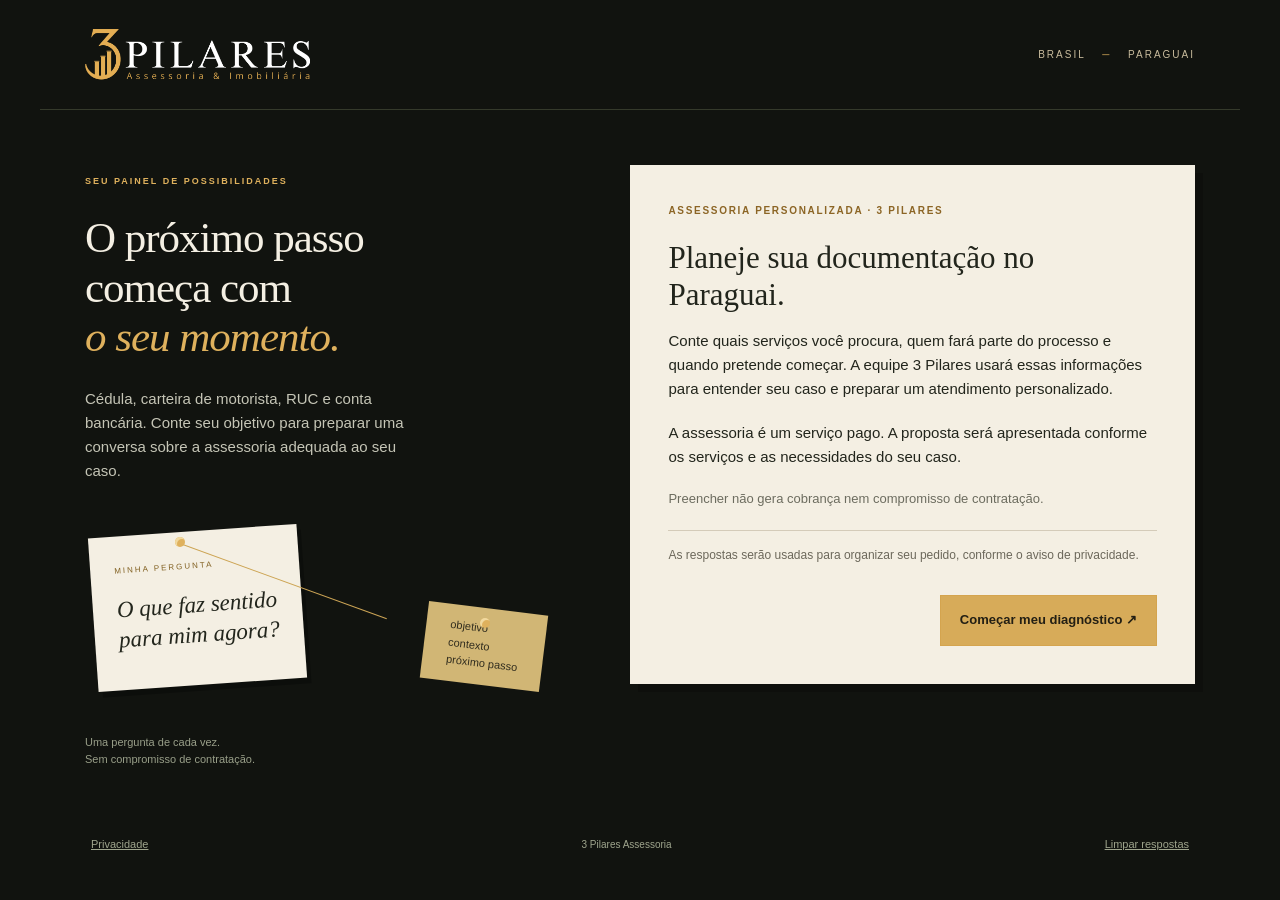
==== index.html @ 986d1ae6 "Publica interface 3 Pilares para GitHub Pages" ====
<!doctype html><html lang="pt-BR"><head><meta charset="utf-8"><meta name="viewport" content="width=device-width,initial-scale=1"><meta name="robots" content="noindex"><title>Seu próximo passo | 3 Pilares</title><link rel="stylesheet" href="style.css"></head><body><div class="demo" id="demo">AMBIENTE DE APRESENTAÇÃO · use dados fictícios · nada é enviado</div><header><a href="index.html" class="logo" aria-label="3 Pilares início"><img src="assets/logo.png" alt="3 Pilares Assessoria e Imobiliária"></a><span>BRASIL <i>─</i> PARAGUAI</span></header><main><aside><p class="eyebrow">SEU PAINEL DE POSSIBILIDADES</p><h1>O próximo passo <br>começa com <br><em>o seu momento.</em></h1><p class="intro">Cédula, carteira de motorista, RUC e conta bancária. Conte seu objetivo para preparar uma conversa sobre a assessoria adequada ao seu caso.</p><div class="research"><span class="pin one"></span><span class="thread"></span><span class="pin two"></span><div class="note"><small>MINHA PERGUNTA</small><p>O que faz sentido<br>para mim agora?</p></div><div class="slip">objetivo<br>contexto<br>próximo passo</div></div><p class="asidefoot">Uma pergunta de cada vez.<br>Sem compromisso de contratação.</p></aside><section class="panel" aria-label="Questionário"><div id="progress-wrap" hidden><div class="progresslabel"><span id="step-label"></span><span id="step-fraction"></span></div><progress id="progress" max="6" value="1"></progress></div><div id="content"></div><div id="error" role="alert"></div><div id="actions"></div></section></main><footer><button id="privacy" class="textbutton">Privacidade</button><span>3 Pilares Assessoria</span><button id="reset" class="textbutton">Limpar respostas</button></footer><dialog id="privacy-modal"><h2>Seus dados, com clareza</h2><p id="privacy-copy">Nesta apresentação, as respostas ficam apenas na memória desta página. Não enviamos dados nem usamos cookies de publicidade. Ao fechar ou recarregar, as respostas são descartadas.</p><p>O resumo organiza suas respostas e depende da revisão da equipe. Não representa aprovação de documentos, orçamento ou contratação.</p><p id="production-privacy">Antes da coleta real, é necessário configurar a identificação do controlador, o canal para exercer direitos, os fornecedores envolvidos, as finalidades e o prazo de retenção.</p><form method="dialog"><button class="primary">Entendi</button></form></dialog><script src="config.js"></script><script src="logic.js"></script><script src="backend.js"></script><script src="app.js"></script></body></html>
---- style.css ----
:root{--bg:#11130f;--paper:#f4efe3;--ink:#22251c;--gold:#dfb15d;--muted:#b7b5a7;--line:#d4cbb9}*{box-sizing:border-box}body{margin:0;background:var(--bg);color:var(--paper);font:15px/1.6 Arial,sans-serif}button,input,select,textarea{font:inherit}button{cursor:pointer}button:disabled{opacity:.55;cursor:wait}button:focus-visible,a:focus-visible,input:focus-visible,select:focus-visible,textarea:focus-visible{outline:3px solid #ac7b28;outline-offset:4px}header,main,footer{max-width:1200px;margin:auto}.demo{background:#27291e;color:#e6d6b3;text-align:center;font-size:10px;letter-spacing:1px;padding:8px 16px}header{display:flex;justify-content:space-between;align-items:center;padding:27px 45px;border-bottom:1px solid #353a2b}.logo{display:block;width:225px;height:55px;position:relative;overflow:hidden}.logo img{position:absolute;width:257px;height:257px;max-width:none;left:-14px;top:-100px}header>span{font-size:10px;letter-spacing:2px;color:#c9bc9d}header i{color:var(--gold);padding:0 12px}main{padding:55px 45px;display:grid;grid-template-columns:1fr 1.2fr;gap:75px;min-height:690px}.eyebrow{font-size:9px;font-weight:bold;letter-spacing:2px;color:var(--gold)}h1{font:normal 43px/1.15 Georgia,serif;letter-spacing:-1px;margin:25px 0}h1 em{font-weight:normal;color:var(--gold)}.intro{color:#c5c5b6;max-width:345px}.research{position:relative;height:210px;margin-top:30px}.note{background:var(--paper);color:var(--ink);padding:20px 24px;position:absolute;top:18px;left:8px;transform:rotate(-4deg);box-shadow:4px 6px #0004}.note small{font-size:8px;letter-spacing:2px;color:#816021}.note p{font:italic 23px/1.3 Georgia,serif;margin:15px 0}.slip{position:absolute;right:12px;top:95px;background:#d1b675;color:#302c1e;padding:12px 24px;transform:rotate(7deg);font-size:11px}.pin{position:absolute;width:10px;height:10px;background:var(--gold);box-shadow:inset 2px 2px #f1d99f;border-radius:50%;z-index:2}.one{top:24px;left:90px}.two{top:105px;right:65px}.thread{position:absolute;background:#cda555;height:1px;transform:rotate(20deg);transform-origin:left;left:95px;top:30px;width:220px;z-index:1}.asidefoot{font-size:11px;color:#999f89}.panel{background:var(--paper);color:var(--ink);padding:38px;align-self:start;min-height:470px;box-shadow:8px 8px #0003}.panel h2{font:normal 31px/1.2 Georgia,serif;margin:16px 0}.panel p{margin:0 0 20px}.sub{font-size:13px;color:#6c6c5f}.progresslabel{display:flex;justify-content:space-between;font-size:10px;letter-spacing:1px;color:#6d6656}progress{appearance:none;width:100%;height:3px;border:0;margin:10px 0 20px}progress::-webkit-progress-bar{background:#ddd4c3}progress::-webkit-progress-value{background:#9a722f}progress::-moz-progress-bar{background:#9a722f}.choices{display:grid;gap:10px;margin:25px 0}.choice{display:flex;align-items:center;gap:14px;cursor:pointer;border:1px solid #ccc3b0;background:#fbf8f0;padding:15px;line-height:1.3}.choice:hover{border-color:#956e28}.choice:has(input:checked){background:#e7dcc2;border-color:#8f6825}.choice input{accent-color:#806124;width:17px;height:17px;flex-shrink:0}.choice strong{font-size:14px;display:block}.choice small{display:block;color:#777264;font-size:11px;margin-top:5px}label.field{display:block;margin:17px 0;font-size:13px;font-weight:bold}input.text,select,textarea{display:block;width:100%;margin-top:7px;padding:12px;border:1px solid #a8a28f;color:var(--ink);background:#fffdf8;border-radius:0;font-weight:normal}textarea{min-height:75px;resize:vertical}.check{font-size:12px;display:flex;align-items:flex-start;gap:9px;margin:18px 0}.check input{margin-top:4px;accent-color:#816124;flex-shrink:0}.primary,.secondary{padding:14px 19px;font-size:13px;font-weight:bold;border:1px solid #d4a44e}.primary{background:#d7ab59;color:#231f14}.secondary{background:transparent;color:#4b493e;border-color:#a5a18e}#actions{display:flex;gap:12px;justify-content:space-between;margin-top:30px}#actions .primary{margin-left:auto}#error{font-size:12px;color:#a32921;min-height:0}.kicker{font-size:10px;letter-spacing:1.7px;color:#8c6525;font-weight:bold}.summary{font-size:13px;line-height:1.6}.summary dl{margin:15px 0}.summary dt{color:#7a7464;font-size:10px;text-transform:uppercase;letter-spacing:1px;margin-top:15px}.summary dd{margin:3px 0}.notice{border-top:1px solid var(--line);padding-top:15px;font-size:12px;color:#6c685b}.team{margin-top:25px;border-top:1px solid var(--line);padding-top:16px}.team summary{font-size:12px;font-weight:bold;cursor:pointer}.team pre{font:11px/1.6 monospace;white-space:pre-wrap;overflow-wrap:anywhere}.success-icon{font-size:32px;color:#99712d}.badge{display:inline-block;color:#805c21;font-size:10px;letter-spacing:1px;padding:5px 9px;border:1px solid #bca66e}footer{padding:0 45px 35px;display:flex;justify-content:space-between;align-items:center;color:#9fa58d;font-size:10px}.textbutton{background:none;color:inherit;border:0;text-decoration:underline;font-size:11px}dialog{border:0;background:var(--paper);color:var(--ink);max-width:550px;padding:35px;box-shadow:0 10px 40px #0008}dialog::backdrop{background:#000a}dialog h2{font:28px Georgia,serif}dialog p{font-size:13px}[hidden]{display:none!important}@media(max-width:800px){header{padding:20px 23px}.logo{width:225px;transform:scale(.75);transform-origin:left}header>span{font-size:8px;letter-spacing:1px}header i{padding:0 4px}main{padding:28px 20px;grid-template-columns:1fr;gap:20px}aside h1{font-size:32px;margin:13px 0}aside h1 br{display:none}aside .eyebrow{font-size:8px}.intro{max-width:none;font-size:13px}.research,.asidefoot{display:none}.panel{padding:25px;min-height:0}.panel h2{font-size:27px}footer{padding:0 20px 25px;gap:10px;flex-wrap:wrap}.choice{padding:14px}.note{max-width:90%}}@media(prefers-reduced-motion:reduce){*{scroll-behavior:auto!important}}

.investment{border-top:1px solid #b8a271;border-bottom:1px solid #b8a271;padding:18px 0;margin:24px 0}.investment small{display:block;font-size:9px;letter-spacing:1px;color:#806027}.investment strong{display:block;font:33px/1.3 Georgia,serif;margin:6px 0 12px}.investment p{font-size:12px;line-height:1.6;color:#625d4d;margin:0}.choices input[type=checkbox]{border-radius:0}
.trap{position:absolute;left:-10000px;width:1px;height:1px;overflow:hidden}
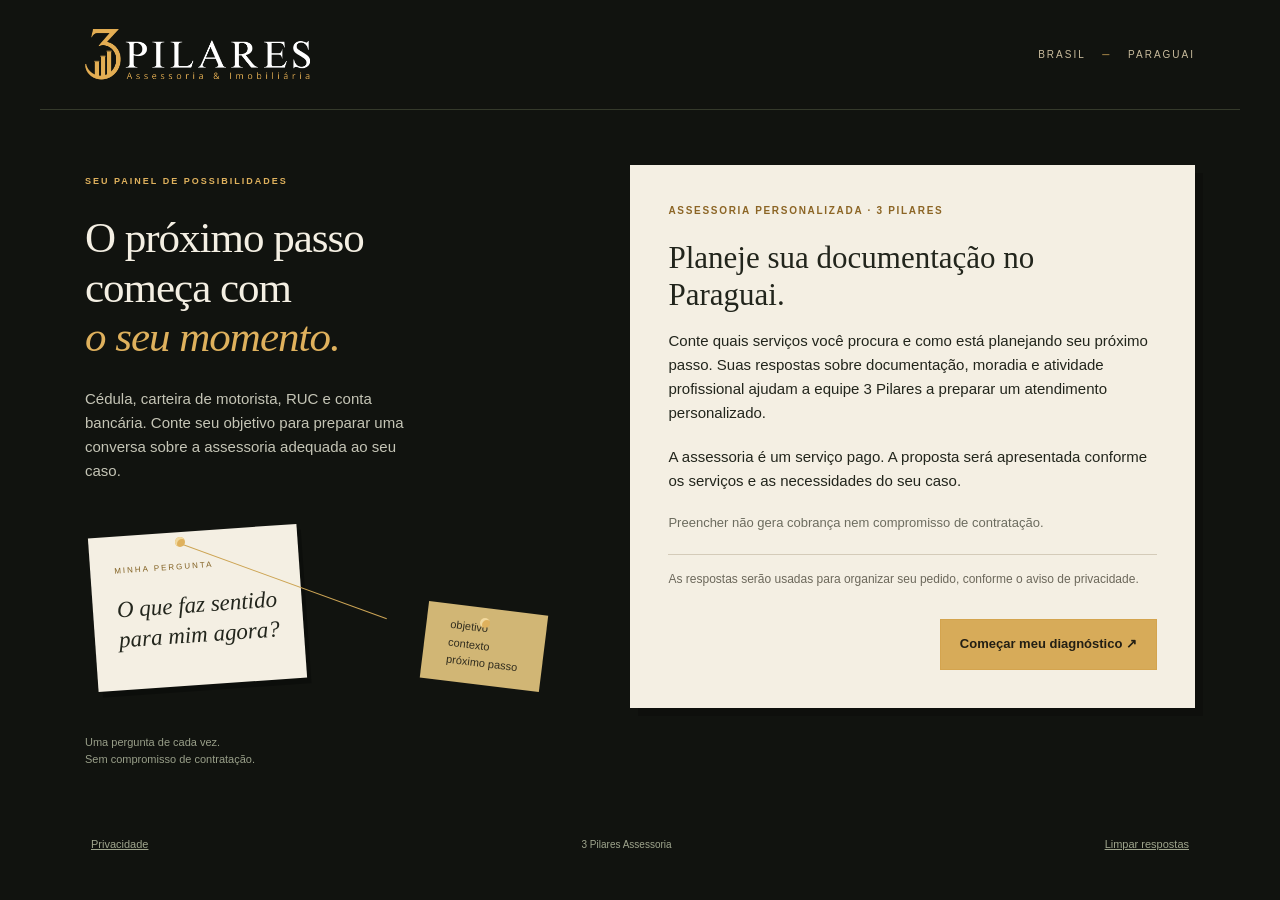
==== commit ebd4f71b: "Amplia diagnostico com moradia trabalho e preferencia de reuniao" ====
--- a/index.html
+++ b/index.html
@@ -1 +1 @@
-<!doctype html><html lang="pt-BR"><head><meta charset="utf-8"><meta name="viewport" content="width=device-width,initial-scale=1"><meta name="robots" content="noindex"><title>Seu próximo passo | 3 Pilares</title><link rel="stylesheet" href="style.css"></head><body><div class="demo" id="demo">AMBIENTE DE APRESENTAÇÃO · use dados fictícios · nada é enviado</div><header><a href="index.html" class="logo" aria-label="3 Pilares início"><img src="assets/logo.png" alt="3 Pilares Assessoria e Imobiliária"></a><span>BRASIL <i>─</i> PARAGUAI</span></header><main><aside><p class="eyebrow">SEU PAINEL DE POSSIBILIDADES</p><h1>O próximo passo <br>começa com <br><em>o seu momento.</em></h1><p class="intro">Cédula, carteira de motorista, RUC e conta bancária. Conte seu objetivo para preparar uma conversa sobre a assessoria adequada ao seu caso.</p><div class="research"><span class="pin one"></span><span class="thread"></span><span class="pin two"></span><div class="note"><small>MINHA PERGUNTA</small><p>O que faz sentido<br>para mim agora?</p></div><div class="slip">objetivo<br>contexto<br>próximo passo</div></div><p class="asidefoot">Uma pergunta de cada vez.<br>Sem compromisso de contratação.</p></aside><section class="panel" aria-label="Questionário"><div id="progress-wrap" hidden><div class="progresslabel"><span id="step-label"></span><span id="step-fraction"></span></div><progress id="progress" max="6" value="1"></progress></div><div id="content"></div><div id="error" role="alert"></div><div id="actions"></div></section></main><footer><button id="privacy" class="textbutton">Privacidade</button><span>3 Pilares Assessoria</span><button id="reset" class="textbutton">Limpar respostas</button></footer><dialog id="privacy-modal"><h2>Seus dados, com clareza</h2><p id="privacy-copy">Nesta apresentação, as respostas ficam apenas na memória desta página. Não enviamos dados nem usamos cookies de publicidade. Ao fechar ou recarregar, as respostas são descartadas.</p><p>O resumo organiza suas respostas e depende da revisão da equipe. Não representa aprovação de documentos, orçamento ou contratação.</p><p id="production-privacy">Antes da coleta real, é necessário configurar a identificação do controlador, o canal para exercer direitos, os fornecedores envolvidos, as finalidades e o prazo de retenção.</p><form method="dialog"><button class="primary">Entendi</button></form></dialog><script src="config.js"></script><script src="logic.js"></script><script src="backend.js"></script><script src="app.js"></script></body></html>
+<!doctype html><html lang="pt-BR"><head><meta charset="utf-8"><meta name="viewport" content="width=device-width,initial-scale=1"><meta name="robots" content="noindex"><title>Seu próximo passo | 3 Pilares</title><link rel="stylesheet" href="style.css?v=6"></head><body><div class="demo" id="demo">AMBIENTE DE APRESENTAÇÃO · use dados fictícios · nada é enviado</div><header><a href="index.html" class="logo" aria-label="3 Pilares início"><img src="assets/logo.png" alt="3 Pilares Assessoria e Imobiliária"></a><span>BRASIL <i>─</i> PARAGUAI</span></header><main><aside><p class="eyebrow">SEU PAINEL DE POSSIBILIDADES</p><h1>O próximo passo <br>começa com <br><em>o seu momento.</em></h1><p class="intro">Cédula, carteira de motorista, RUC e conta bancária. Conte seu objetivo para preparar uma conversa sobre a assessoria adequada ao seu caso.</p><div class="research"><span class="pin one"></span><span class="thread"></span><span class="pin two"></span><div class="note"><small>MINHA PERGUNTA</small><p>O que faz sentido<br>para mim agora?</p></div><div class="slip">objetivo<br>contexto<br>próximo passo</div></div><p class="asidefoot">Uma pergunta de cada vez.<br>Sem compromisso de contratação.</p></aside><section class="panel" aria-label="Questionário"><div id="progress-wrap" hidden><div class="progresslabel"><span id="step-label"></span><span id="step-fraction"></span></div><progress id="progress" max="9" value="1"></progress></div><div id="content"></div><div id="error" role="alert"></div><div id="actions"></div></section></main><footer><button id="privacy" class="textbutton">Privacidade</button><span>3 Pilares Assessoria</span><button id="reset" class="textbutton">Limpar respostas</button></footer><dialog id="privacy-modal"><h2>Seus dados, com clareza</h2><p id="privacy-copy">Nesta apresentação, as respostas ficam apenas na memória desta página. Não enviamos dados nem usamos cookies de publicidade. Ao fechar ou recarregar, as respostas são descartadas.</p><p>O resumo organiza suas respostas e depende da revisão da equipe. Não representa aprovação de documentos, orçamento ou contratação.</p><p id="production-privacy">Antes da coleta real, é necessário configurar a identificação do controlador, o canal para exercer direitos, os fornecedores envolvidos, as finalidades e o prazo de retenção.</p><form method="dialog"><button class="primary">Entendi</button></form></dialog><script src="config.js?v=6"></script><script src="logic.js?v=6"></script><script src="backend.js?v=6"></script><script src="app.js?v=6"></script></body></html>
--- a/style.css
+++ b/style.css
@@ -2,3 +2,5 @@
 
 .investment{border-top:1px solid #b8a271;border-bottom:1px solid #b8a271;padding:18px 0;margin:24px 0}.investment small{display:block;font-size:9px;letter-spacing:1px;color:#806027}.investment strong{display:block;font:33px/1.3 Georgia,serif;margin:6px 0 12px}.investment p{font-size:12px;line-height:1.6;color:#625d4d;margin:0}.choices input[type=checkbox]{border-radius:0}
 .trap{position:absolute;left:-10000px;width:1px;height:1px;overflow:hidden}
+
+.summary dd{white-space:pre-wrap;overflow-wrap:anywhere}.field input[type="date"]{min-height:48px}#meeting-fields h3{font:normal 24px/1.3 Georgia,serif;margin:28px 0 15px}
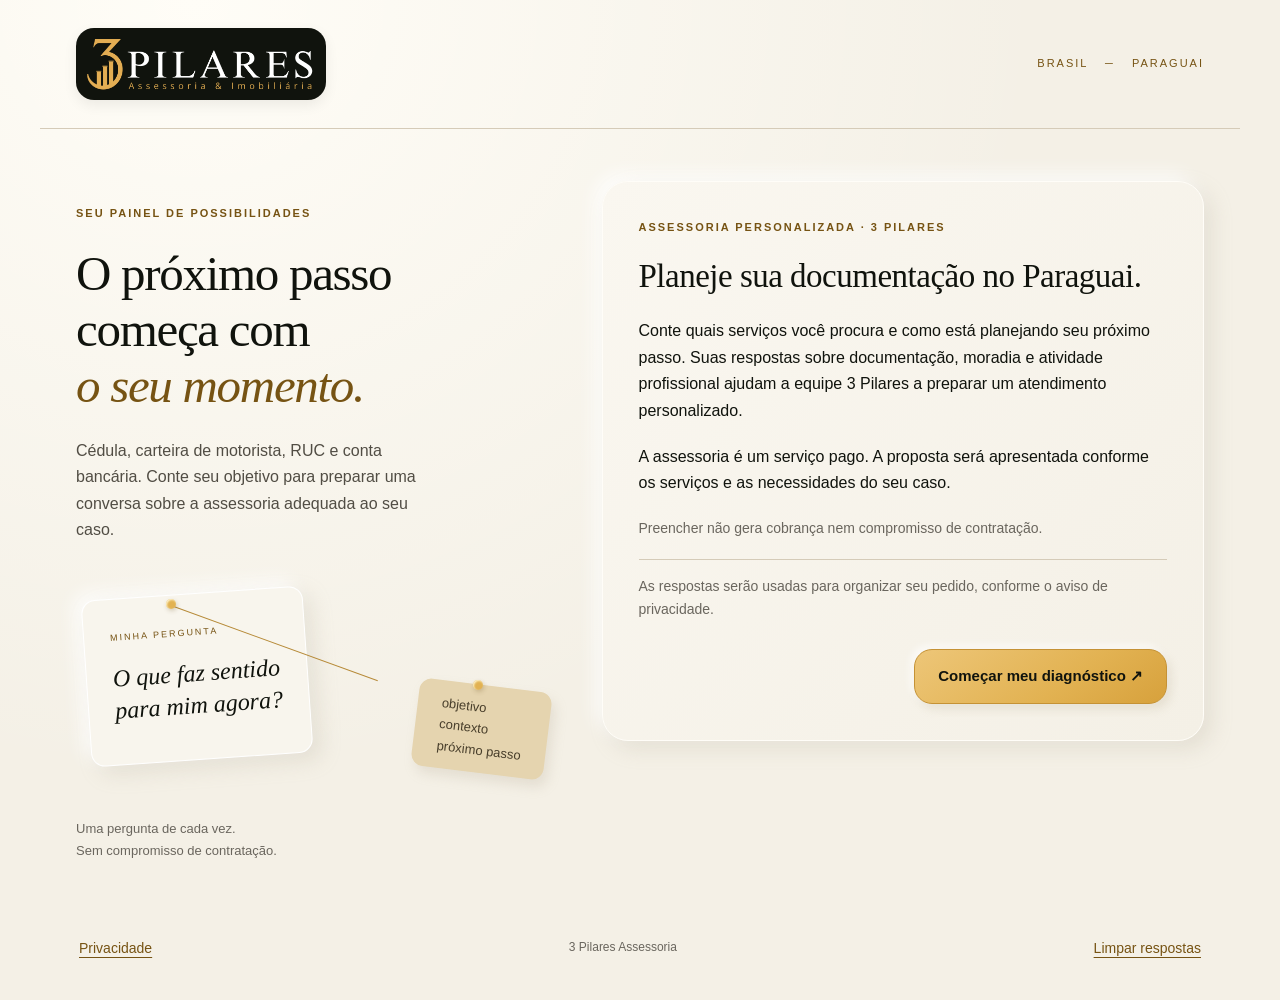
==== commit 4849a5f8: "Aplica sistema visual suave preto dourado e papel" ====
--- a/index.html
+++ b/index.html
@@ -1 +1 @@
-<!doctype html><html lang="pt-BR"><head><meta charset="utf-8"><meta name="viewport" content="width=device-width,initial-scale=1"><meta name="robots" content="noindex"><title>Seu próximo passo | 3 Pilares</title><link rel="stylesheet" href="style.css?v=6"></head><body><div class="demo" id="demo">AMBIENTE DE APRESENTAÇÃO · use dados fictícios · nada é enviado</div><header><a href="index.html" class="logo" aria-label="3 Pilares início"><img src="assets/logo.png" alt="3 Pilares Assessoria e Imobiliária"></a><span>BRASIL <i>─</i> PARAGUAI</span></header><main><aside><p class="eyebrow">SEU PAINEL DE POSSIBILIDADES</p><h1>O próximo passo <br>começa com <br><em>o seu momento.</em></h1><p class="intro">Cédula, carteira de motorista, RUC e conta bancária. Conte seu objetivo para preparar uma conversa sobre a assessoria adequada ao seu caso.</p><div class="research"><span class="pin one"></span><span class="thread"></span><span class="pin two"></span><div class="note"><small>MINHA PERGUNTA</small><p>O que faz sentido<br>para mim agora?</p></div><div class="slip">objetivo<br>contexto<br>próximo passo</div></div><p class="asidefoot">Uma pergunta de cada vez.<br>Sem compromisso de contratação.</p></aside><section class="panel" aria-label="Questionário"><div id="progress-wrap" hidden><div class="progresslabel"><span id="step-label"></span><span id="step-fraction"></span></div><progress id="progress" max="9" value="1"></progress></div><div id="content"></div><div id="error" role="alert"></div><div id="actions"></div></section></main><footer><button id="privacy" class="textbutton">Privacidade</button><span>3 Pilares Assessoria</span><button id="reset" class="textbutton">Limpar respostas</button></footer><dialog id="privacy-modal"><h2>Seus dados, com clareza</h2><p id="privacy-copy">Nesta apresentação, as respostas ficam apenas na memória desta página. Não enviamos dados nem usamos cookies de publicidade. Ao fechar ou recarregar, as respostas são descartadas.</p><p>O resumo organiza suas respostas e depende da revisão da equipe. Não representa aprovação de documentos, orçamento ou contratação.</p><p id="production-privacy">Antes da coleta real, é necessário configurar a identificação do controlador, o canal para exercer direitos, os fornecedores envolvidos, as finalidades e o prazo de retenção.</p><form method="dialog"><button class="primary">Entendi</button></form></dialog><script src="config.js?v=6"></script><script src="logic.js?v=6"></script><script src="backend.js?v=6"></script><script src="app.js?v=6"></script></body></html>
+<!doctype html><html lang="pt-BR"><head><meta charset="utf-8"><meta name="viewport" content="width=device-width,initial-scale=1"><meta name="robots" content="noindex"><title>Assessoria personalizada no Paraguai | 3 Pilares</title><link rel="stylesheet" href="style.css?v=6"><link rel="icon" href="favicon.ico?v=1" sizes="any"><link rel="icon" type="image/svg+xml" href="assets/favicon.svg?v=1"><link rel="icon" type="image/png" sizes="32x32" href="assets/favicon-32.png?v=1"><link rel="apple-touch-icon" sizes="180x180" href="assets/apple-touch-icon.png?v=1"><meta name="theme-color" content="#10130d"><meta name="description" content="Conte seu momento e suas necessidades. A equipe 3 Pilares analisará seu caso para preparar um atendimento personalizado."><link rel="canonical" href="https://3pilares-py.github.io/3pilares/"><meta property="og:type" content="website"><meta property="og:locale" content="pt_BR"><meta property="og:site_name" content="3 Pilares"><meta property="og:title" content="Assessoria personalizada no Paraguai | 3 Pilares"><meta property="og:description" content="Conte seu momento e suas necessidades. A equipe 3 Pilares analisará seu caso para preparar um atendimento personalizado."><meta property="og:url" content="https://3pilares-py.github.io/3pilares/"><meta property="og:image" content="https://3pilares-py.github.io/3pilares/assets/compartilhamento-3pilares-v1.png"><meta property="og:image:secure_url" content="https://3pilares-py.github.io/3pilares/assets/compartilhamento-3pilares-v1.png"><meta property="og:image:type" content="image/png"><meta property="og:image:width" content="1200"><meta property="og:image:height" content="630"><meta property="og:image:alt" content="3 Pilares — Seu próximo passo no Paraguai. Assessoria personalizada."><meta name="twitter:card" content="summary_large_image"><meta name="twitter:title" content="Assessoria personalizada no Paraguai | 3 Pilares"><meta name="twitter:description" content="Conte seu momento e suas necessidades. A equipe 3 Pilares analisará seu caso para preparar um atendimento personalizado."><meta name="twitter:image" content="https://3pilares-py.github.io/3pilares/assets/compartilhamento-3pilares-v1.png"><link rel="stylesheet" href="design-system.css?v=8"></head><body><div class="demo" id="demo">AMBIENTE DE APRESENTAÇÃO · use dados fictícios · nada é enviado</div><header><a href="index.html" class="logo" aria-label="3 Pilares início"><img src="assets/logo.png" alt="3 Pilares Assessoria e Imobiliária"></a><span>BRASIL <i>─</i> PARAGUAI</span></header><main><aside><p class="eyebrow">SEU PAINEL DE POSSIBILIDADES</p><h1>O próximo passo <br>começa com <br><em>o seu momento.</em></h1><p class="intro">Cédula, carteira de motorista, RUC e conta bancária. Conte seu objetivo para preparar uma conversa sobre a assessoria adequada ao seu caso.</p><div class="research"><span class="pin one"></span><span class="thread"></span><span class="pin two"></span><div class="note"><small>MINHA PERGUNTA</small><p>O que faz sentido<br>para mim agora?</p></div><div class="slip">objetivo<br>contexto<br>próximo passo</div></div><p class="asidefoot">Uma pergunta de cada vez.<br>Sem compromisso de contratação.</p></aside><section class="panel" aria-label="Questionário"><div id="progress-wrap" hidden><div class="progresslabel"><span id="step-label"></span><span id="step-fraction"></span></div><progress id="progress" max="9" value="1"></progress></div><div id="content"></div><div id="error" role="alert"></div><div id="actions"></div></section></main><footer><button id="privacy" class="textbutton">Privacidade</button><span>3 Pilares Assessoria</span><button id="reset" class="textbutton">Limpar respostas</button></footer><dialog id="privacy-modal"><h2>Seus dados, com clareza</h2><p id="privacy-copy">Nesta apresentação, as respostas ficam apenas na memória desta página. Não enviamos dados nem usamos cookies de publicidade. Ao fechar ou recarregar, as respostas são descartadas.</p><p>O resumo organiza suas respostas e depende da revisão da equipe. Não representa aprovação de documentos, orçamento ou contratação.</p><p id="production-privacy">Antes da coleta real, é necessário configurar a identificação do controlador, o canal para exercer direitos, os fornecedores envolvidos, as finalidades e o prazo de retenção.</p><form method="dialog"><button class="primary">Entendi</button></form></dialog><script src="config.js?v=6"></script><script src="logic.js?v=6"></script><script src="backend.js?v=6"></script><script src="app.js?v=6"></script></body></html>
--- a/design-system.css
+++ b/design-system.css
@@ -0,0 +1,100 @@
+/* 3 Pilares — sistema visual aprovado. Compartilhado pelo diagnóstico e pela equipe. */
+:root{
+ --bg:#f4f0e6;--paper:#f4f0e6;--ink:#10130d;--gold:#e2b252;
+ --champagne:#e5d4af;--muted:#6a665e;--line:#d5cbb8;
+ --gold-ink:#765313;--surface:#f8f5ed;--input:#f0ede6;
+ --soft-shadow:8px 8px 20px #b9af9b40,-7px -7px 18px #ffffffd9;
+ --inset-shadow:inset 3px 3px 8px #b9af9b35,inset -3px -3px 8px #ffffffc9;
+ --radius-card:26px;--radius-control:16px;
+}
+body{background:radial-gradient(ellipse at 15% 0%,#fffdf7 0%,transparent 55%),var(--bg);color:var(--ink);font:16px/1.65 Arial,Helvetica,sans-serif;-webkit-font-smoothing:antialiased}
+header{padding:28px 36px;border-bottom:1px solid var(--line);gap:24px}
+.logo{width:250px;height:72px;flex-shrink:0;background:var(--ink);border-radius:18px;box-shadow:0 5px 14px #10130d12}
+.logo img{width:257px;height:257px;left:-3px;top:-91px}
+header>span{color:var(--gold-ink);font-size:11px;line-height:1.6;letter-spacing:2px}
+header i{color:var(--gold-ink)}
+main{padding:52px 36px;gap:54px;grid-template-columns:minmax(0,.9fr) minmax(0,1.15fr)}
+aside{min-width:0;padding-top:12px}
+h1{font:normal clamp(36px,4vw,49px)/1.14 Georgia,'Times New Roman',serif;letter-spacing:-1.3px;margin:24px 0}
+h1 em{color:var(--gold-ink)}
+.eyebrow,.kicker{font-size:11px;letter-spacing:2px;color:var(--gold-ink);font-weight:700}
+.intro{color:#514d44;font-size:16px;max-width:370px}
+.research{height:230px;margin-top:32px}
+.note{background:var(--surface);border:1px solid #ffffff;border-radius:14px;box-shadow:var(--soft-shadow);padding:23px 26px;left:10px}
+.note p{font-size:24px}.note small{color:var(--gold-ink);font-size:9px}
+.slip{border-radius:12px;background:var(--champagne);color:#473d2a;box-shadow:5px 7px 12px #b8ac9640;font-size:13px;right:0;top:110px}
+.thread{background:#b78b39}.pin{background:var(--gold);box-shadow:inset 1px 1px 2px #fff6d0,1px 2px 4px #70521e40}
+.asidefoot{color:var(--muted);font-size:13px}
+.panel,.auth-card,.detail{border:1px solid #fffdf8;border-radius:var(--radius-card);background:linear-gradient(135deg,#faf7f0,var(--paper));box-shadow:var(--soft-shadow);min-width:0}
+.panel{padding:36px;min-height:440px}
+.panel h2{font:normal 33px/1.22 Georgia,'Times New Roman',serif;letter-spacing:-.5px;margin:14px 0 22px}
+.panel p{margin-bottom:20px}
+.sub,.notice,.help,.muted{color:var(--muted)}
+.sub{font-size:14px;line-height:1.6}
+.notice{font-size:14px;line-height:1.65;border-color:var(--line)}
+.progresslabel{font-size:12px;color:#625a4a;letter-spacing:.4px;gap:12px}
+progress{height:12px;border-radius:20px;overflow:hidden;background:var(--input);box-shadow:var(--inset-shadow);margin:12px 0 26px}
+progress::-webkit-progress-bar{background:var(--input);border-radius:20px;box-shadow:var(--inset-shadow)}
+progress::-webkit-progress-value{background:linear-gradient(100deg,#d4a13f,var(--gold));border-radius:20px}
+progress::-moz-progress-bar{background:var(--gold);border-radius:20px}
+.choices{gap:13px;margin:22px 0}
+.choice{border:1px solid #d8d0c1;border-radius:var(--radius-control);background:var(--surface);box-shadow:3px 3px 8px #b8ad9826,-3px -3px 8px #ffffffb3;min-height:58px;padding:16px;gap:13px;transition:border-color .15s,background .15s}
+.choice:hover{border-color:#9e7a36;background:#fffaf0}
+.choice:has(input:checked){background:#eee0c1;border-color:#927030;box-shadow:inset 2px 2px 6px #b29c7330,inset -2px -2px 6px #fff8e9}
+.choice strong{font-size:15px;font-weight:600;line-height:1.5}
+.choice input,.check input{appearance:none;-webkit-appearance:none;width:22px;height:22px;flex:0 0 22px;border:1.5px solid #82796a;background:#fdfbf5;margin:0;position:relative;box-shadow:inset 1px 1px 3px #b9af9b30}
+.choice input[type=radio]{border-radius:50%}
+.choice input[type=checkbox],.check input{border-radius:6px}
+.choice input:checked,.check input:checked{background:var(--gold);border-color:#8c6722;box-shadow:none}
+.choice input[type=radio]:checked::after{content:'';position:absolute;inset:5px;border-radius:50%;background:var(--ink)}
+.choice input[type=checkbox]:checked::after,.check input:checked::after{content:'';position:absolute;width:6px;height:11px;border:solid var(--ink);border-width:0 2px 2px 0;left:6px;top:2px;transform:rotate(45deg)}
+label.field,#admin label.field{font-size:15px;line-height:1.55;font-weight:600;margin:20px 0}
+input.text,select,textarea,.auth-card input,.filters select{background:var(--input);color:var(--ink);border:1px solid #c8bfaf;border-radius:var(--radius-control);box-shadow:var(--inset-shadow);padding:14px 15px;font-size:16px;line-height:1.5;min-height:52px;font-weight:400;max-width:100%}
+textarea{min-height:118px}
+input::placeholder,textarea::placeholder{color:#726c61;opacity:1}
+select{padding-right:30px}
+.check{font-size:14px;line-height:1.65;gap:12px}.check input{margin-top:2px}
+.primary,.secondary{border-radius:18px;padding:15px 23px;font-size:15px;line-height:1.5;min-height:52px;box-shadow:4px 5px 10px #b9ab903d,-3px -3px 8px #ffffffc4}
+.primary{color:var(--ink);background:linear-gradient(145deg,#edc678,var(--gold) 60%,#d7a13c);border:1px solid #c59235}
+.primary:hover{background:#edc46f;border-color:#946b22}
+.secondary{background:var(--surface);color:var(--ink);border:1px solid #cbc1af}
+.secondary:hover{background:#ebe3d3;border-color:#9a865e}
+.primary:active,.secondary:active{box-shadow:var(--inset-shadow)}
+button:disabled{opacity:.6;box-shadow:none}
+button:focus-visible,a:focus-visible,input:focus-visible,select:focus-visible,textarea:focus-visible{outline:3px solid #765313;outline-offset:4px}
+.textbutton{font-size:14px;line-height:1.5;min-height:44px;padding:9px 3px;color:var(--gold-ink);text-underline-offset:4px}
+a{color:var(--gold-ink);text-underline-offset:4px}
+#actions{gap:14px;margin-top:28px;flex-wrap:wrap}
+#error{font-size:14px;color:#942d24}
+.summary{font-size:15px}.summary dt{font-size:12px;color:#625a49;letter-spacing:.7px;margin-top:19px}.summary dd{margin-top:5px}
+.success-icon{display:inline-grid;place-items:center;background:var(--champagne);border-radius:50%;width:58px;height:58px;color:#62460f;box-shadow:var(--soft-shadow);margin-bottom:12px}
+footer{font-size:12px;color:var(--muted);padding:0 36px 30px;gap:16px}
+dialog{border-radius:24px;border:1px solid #fff;box-shadow:0 20px 80px #10130d4d;padding:32px;max-width:min(550px,calc(100vw - 32px))}dialog p{font-size:15px}dialog::backdrop{background:#10130d70}
+/* Painel, login e recuperação compartilham os mesmos componentes. */
+#admin{padding:40px 36px 56px;min-height:70vh}
+.auth-card{max-width:500px;padding:36px;margin:20px auto}
+.auth-card h1{font-size:36px;line-height:1.2;letter-spacing:-.7px}
+.auth-card .primary{width:100%}.auth-card .help{font-size:14px}
+.auth-card input{width:100%}
+.auth-card #login-error,.auth-card #recovery-status{font-size:14px;overflow-wrap:anywhere}
+.toolbar{padding:12px 0;gap:20px}.toolbar h1{font-size:38px;color:var(--ink)}.toolbar p{color:var(--muted)}
+#admin .toolbar .secondary,#admin .pagination .secondary{color:var(--ink);border-color:#cbc1af}
+.filters{padding:22px;background:var(--surface);border:1px solid #fff;border-radius:22px;box-shadow:var(--soft-shadow);gap:20px;margin:24px 0 30px}
+.filters label{color:var(--muted);font-size:14px;min-width:0}.filters select{margin-top:0}
+.lead-list{gap:15px}
+.lead-card{background:var(--surface);color:var(--ink);border:1px solid #d0c6b3;border-radius:18px;box-shadow:4px 4px 10px #b9af9b30,-4px -4px 10px #ffffffb3;padding:18px}
+.lead-card:hover{border-color:#a27a32}
+.lead-card[aria-pressed=true]{background:#eee0c1;border-color:#927030;box-shadow:var(--inset-shadow)}
+.lead-card small{color:#625a4b;font-size:13px}
+.detail{padding:30px;color:var(--ink)}.detail h2{font:normal 32px/1.2 Georgia,serif}
+.detail h3{font-size:18px}.detail dl{font-size:15px;gap:13px}.detail dt{color:#625a4b}.detail a{color:var(--gold-ink)}
+.feedback,.detail .feedback{color:var(--gold-ink);font-size:15px}
+.audit-note{background:#eee4cf;color:#514631;border:1px solid #dfcfac;border-radius:16px;padding:17px}
+.event{font-size:15px}.event small{color:var(--muted)}
+@media(max-width:800px){
+ header{padding:20px;gap:16px}.logo{width:210px;height:62px;transform:none;border-radius:15px}.logo img{width:220px;height:220px;left:-4px;top:-78px}header>span{font-size:10px;letter-spacing:1px}header i{padding:0 3px}
+ main{grid-template-columns:1fr;padding:26px 20px 34px;gap:24px;min-height:0}aside{padding-top:0}aside h1{font-size:36px;margin:14px 0}aside .eyebrow{font-size:10px}.intro{font-size:15px;max-width:none}.panel{padding:26px;min-height:0;border-radius:24px}.panel h2{font-size:29px}
+ #admin{padding:26px 20px 40px}.auth-card{padding:28px;margin:12px auto}.auth-card h1{font-size:32px}.toolbar h1{font-size:32px}.toolbar>div:last-child{display:flex;gap:12px;flex-wrap:wrap}.filters{padding:18px}.filters label{flex:1 1 220px}.filters select{width:100%;min-width:0}.detail{padding:24px}.detail dl{grid-template-columns:1fr;gap:6px}.detail dd{margin-bottom:12px}footer{padding:0 20px 24px}
+}
+@media(max-width:420px){header{gap:10px}.logo{width:185px;height:56px}.logo img{width:200px;height:200px;left:-6px;top:-71px}header>span{font-size:9px;letter-spacing:.7px}main,#admin{padding-left:16px;padding-right:16px}.panel,.auth-card{padding:22px}.primary,.secondary{padding:14px 17px}#actions .primary{flex:1}.toolbar h1{font-size:29px}}
+@media(prefers-reduced-motion:reduce){.choice{transition:none}}
